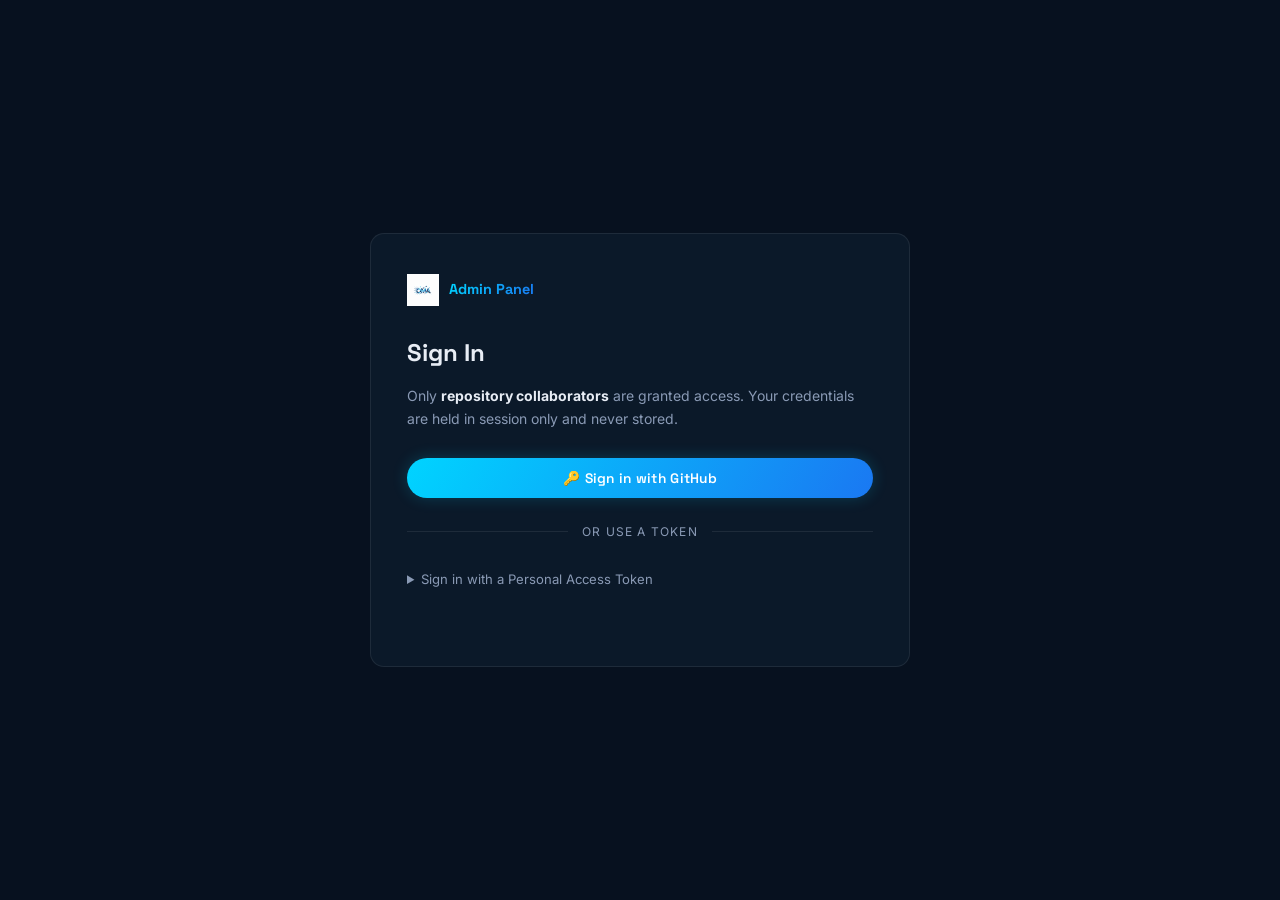
==== admin.html @ e8a3e881 "Add admin panel with GitHub Device Flow auth and dynamic config.json" ====
<!DOCTYPE html>
<html lang="en">
<head>
  <meta charset="UTF-8" />
  <meta name="viewport" content="width=device-width, initial-scale=1.0" />
  <title>Admin — OMA Labs</title>
  <meta name="robots" content="noindex, nofollow" />
  <link rel="preconnect" href="https://fonts.googleapis.com" />
  <link rel="preconnect" href="https://fonts.gstatic.com" crossorigin />
  <link href="https://fonts.googleapis.com/css2?family=Inter:wght@300;400;500;600;700&family=Space+Grotesk:wght@400;500;600;700&display=swap" rel="stylesheet" />
  <link rel="stylesheet" href="admin.css" />
</head>
<body>

  <div class="admin__container" id="app">

    <!-- LOGIN SCREEN -->
    <div id="loginScreen" class="admin__card">
      <div class="admin__logo">
        <img src="assets/logo.png" alt="OMA Labs" class="admin__logo-img" />
        <span>Admin Panel</span>
      </div>
      <h1>Sign In</h1>
      <p class="admin__desc">
        Only <strong>repository collaborators</strong> are granted access.
        Your credentials are held in session only and never stored.
      </p>

      <!-- Device flow (primary) -->
      <button id="deviceFlowBtn" class="admin__btn admin__btn--primary">🔑 Sign in with GitHub</button>

      <div id="deviceFlowUI" class="admin__device-flow" hidden>
        <div class="admin__device-code-box">
          <span class="admin__device-label">Your code:</span>
          <code id="deviceCode" class="admin__device-code"></code>
        </div>
        <ol class="admin__device-steps">
          <li>Open <a href="https://github.com/login/device" target="_blank" rel="noopener noreferrer" class="admin__link">github.com/login/device</a></li>
          <li>Enter the code above</li>
          <li>Authorize <strong>OMA Labs Admin</strong></li>
        </ol>
        <div id="deviceFlowError" class="admin__error"></div>
        <div id="deviceFlowSpinner" class="admin__spinner" hidden></div>
      </div>

      <!-- Divider -->
      <div class="admin__divider"><span>or use a token</span></div>

      <!-- PAT fallback -->
      <details class="admin__pat-details">
        <summary>Sign in with a Personal Access Token</summary>
        <div class="admin__pat-body">
          <div class="admin__token-info">
            <p>Generate a classic token with <code>repo</code> scope:</p>
            <a href="https://github.com/settings/tokens/new?scopes=repo&description=OMA+Labs+Admin+Panel" target="_blank" rel="noopener noreferrer" class="admin__link">
              github.com/settings/tokens/new
            </a>
          </div>

          <div class="admin__field">
            <label for="tokenInput">Personal Access Token</label>
            <div class="admin__input-row">
              <input type="password" id="tokenInput" placeholder="ghp_xxxxxxxxxxxxxxxxxxxx" autocomplete="off" />
              <button id="toggleToken" class="admin__toggle-vis" type="button" aria-label="Toggle token visibility">👁</button>
            </div>
          </div>

          <button id="patLoginBtn" class="admin__btn admin__btn--primary">Sign In with Token</button>
          <div id="patLoginError" class="admin__error"></div>
          <div id="patLoginSpinner" class="admin__spinner" hidden></div>
        </div>
      </details>

      <div id="loginError" class="admin__error"></div>
    </div>

    <!-- EDITOR SCREEN (hidden until authenticated) -->
    <div id="editorScreen" class="admin__card" hidden>
      <div class="admin__header">
        <div class="admin__logo">
          <img src="assets/logo.png" alt="OMA Labs" class="admin__logo-img" />
          <span>Admin Panel</span>
        </div>
        <div class="admin__user-info">
          <span id="userName"></span>
          <button id="logoutBtn" class="admin__btn admin__btn--ghost">Logout</button>
        </div>
      </div>

      <h1>Edit Contact Section</h1>
      <p class="admin__desc">Changes are committed directly to the repository and go live on GitHub Pages within ~60 seconds.</p>

      <form id="editorForm">
        <div class="admin__field">
          <label for="emailInput">Contact Email</label>
          <input type="email" id="emailInput" required />
        </div>

        <div class="admin__field">
          <label for="heading1Input">Contact Heading (line 1)</label>
          <input type="text" id="heading1Input" required />
        </div>

        <div class="admin__field">
          <label for="heading2Input">Contact Heading (line 2 — gradient)</label>
          <input type="text" id="heading2Input" required />
        </div>

        <div class="admin__field">
          <label for="bodyInput">Contact Body Text</label>
          <textarea id="bodyInput" rows="3" required></textarea>
        </div>

        <div class="admin__field">
          <label for="primaryCtaInput">Primary CTA Button Text</label>
          <input type="text" id="primaryCtaInput" required />
        </div>

        <div class="admin__field">
          <label for="secondaryCtaInput">Secondary CTA Button Text</label>
          <input type="text" id="secondaryCtaInput" required />
        </div>

        <div class="admin__field">
          <label for="secondaryUrlInput">Secondary CTA URL</label>
          <input type="url" id="secondaryUrlInput" required />
        </div>

        <div class="admin__actions">
          <button type="submit" id="saveBtn" class="admin__btn admin__btn--primary">Save &amp; Publish</button>
          <button type="button" id="resetBtn" class="admin__btn admin__btn--ghost">Reset to Saved</button>
        </div>

        <div id="saveError" class="admin__error"></div>
        <div id="saveSuccess" class="admin__success"></div>
        <div id="saveSpinner" class="admin__spinner" hidden></div>
      </form>
    </div>

  </div>

  <script src="admin.js"></script>
</body>
</html>
---- admin.css ----
/* ============================================================
   OMA Labs — Admin Panel Styles
   ============================================================ */

*, *::before, *::after { box-sizing: border-box; margin: 0; padding: 0; }

:root {
  --clr-bg:        #07111f;
  --clr-bg2:       #0b1929;
  --clr-surface:   rgba(255,255,255,0.04);
  --clr-border:    rgba(255,255,255,0.08);
  --clr-text:      #e8edf5;
  --clr-muted:     #8a9ab5;
  --clr-cyan:      #00d4ff;
  --clr-blue:      #1a78f2;
  --clr-red:       #ff6b6b;
  --clr-green:     #51cf66;

  --font-head:  'Space Grotesk', sans-serif;
  --font-body:  'Inter', sans-serif;
  --radius-sm: 8px;
  --radius-md: 14px;
  --transition: 0.2s ease;
}

html { font-size: 16px; }

body {
  background: var(--clr-bg);
  color: var(--clr-text);
  font-family: var(--font-body);
  line-height: 1.6;
  min-height: 100vh;
  display: flex;
  align-items: center;
  justify-content: center;
  padding: 24px;
}

/* ---------- Container ---------- */
.admin__container {
  width: 100%;
  max-width: 540px;
}

/* ---------- Card ---------- */
.admin__card {
  background: var(--clr-bg2);
  border: 1px solid var(--clr-border);
  border-radius: var(--radius-md);
  padding: 40px 36px;
}

/* ---------- Logo ---------- */
.admin__logo {
  display: flex;
  align-items: center;
  gap: 10px;
  margin-bottom: 28px;
}

.admin__logo-img {
  height: 32px;
  width: auto;
}

.admin__logo span {
  font-family: var(--font-head);
  font-weight: 700;
  font-size: 0.9rem;
  background: linear-gradient(120deg, var(--clr-cyan), var(--clr-blue));
  -webkit-background-clip: text;
  -webkit-text-fill-color: transparent;
  background-clip: text;
}

/* ---------- Typography ---------- */
h1 {
  font-family: var(--font-head);
  font-size: 1.5rem;
  font-weight: 700;
  margin-bottom: 12px;
}

.admin__desc {
  color: var(--clr-muted);
  font-size: 0.875rem;
  margin-bottom: 28px;
  line-height: 1.65;
}

.admin__desc strong { color: var(--clr-text); }
.admin__desc code {
  background: rgba(0,212,255,0.1);
  color: var(--clr-cyan);
  padding: 1px 6px;
  border-radius: 4px;
  font-size: 0.82rem;
}

/* ---------- Token info ---------- */
.admin__token-info {
  background: var(--clr-surface);
  border: 1px solid var(--clr-border);
  border-radius: var(--radius-sm);
  padding: 16px;
  margin-bottom: 24px;
  font-size: 0.84rem;
  color: var(--clr-muted);
}

.admin__token-info p { margin-bottom: 6px; }

.admin__link {
  color: var(--clr-cyan);
  font-weight: 600;
  text-decoration: underline;
  text-underline-offset: 3px;
}
.admin__link:hover { color: var(--clr-blue); }

/* ---------- Fields ---------- */
.admin__field {
  margin-bottom: 20px;
}

.admin__field label {
  display: block;
  font-size: 0.8rem;
  font-weight: 600;
  color: var(--clr-muted);
  margin-bottom: 6px;
  letter-spacing: 0.02em;
}

.admin__field input,
.admin__field textarea {
  width: 100%;
  background: var(--clr-surface);
  border: 1px solid var(--clr-border);
  border-radius: var(--radius-sm);
  padding: 11px 14px;
  color: var(--clr-text);
  font-family: var(--font-body);
  font-size: 0.9rem;
  transition: border-color var(--transition);
  outline: none;
}

.admin__field input:focus,
.admin__field textarea:focus {
  border-color: var(--clr-cyan);
}

.admin__field textarea {
  resize: vertical;
  min-height: 80px;
}

/* ---------- Input row (token + toggle) ---------- */
.admin__input-row {
  display: flex;
  gap: 0;
}

.admin__input-row input {
  border-radius: var(--radius-sm) 0 0 var(--radius-sm);
  flex: 1;
}

.admin__toggle-vis {
  background: var(--clr-surface);
  border: 1px solid var(--clr-border);
  border-left: none;
  border-radius: 0 var(--radius-sm) var(--radius-sm) 0;
  padding: 0 14px;
  color: var(--clr-muted);
  cursor: pointer;
  font-size: 1.1rem;
  transition: color var(--transition);
}
.admin__toggle-vis:hover { color: var(--clr-text); }

/* ---------- Buttons ---------- */
.admin__btn {
  display: inline-flex;
  align-items: center;
  justify-content: center;
  gap: 8px;
  padding: 11px 24px;
  border-radius: 50px;
  font-family: var(--font-head);
  font-size: 0.86rem;
  font-weight: 600;
  letter-spacing: 0.02em;
  cursor: pointer;
  transition: all var(--transition);
  border: none;
}

.admin__btn--primary {
  background: linear-gradient(120deg, var(--clr-cyan), var(--clr-blue));
  color: #fff;
  box-shadow: 0 0 16px rgba(0,212,255,0.2);
  width: 100%;
}
.admin__btn--primary:hover {
  box-shadow: 0 0 28px rgba(0,212,255,0.4);
  transform: translateY(-1px);
}
.admin__btn--primary:disabled {
  opacity: 0.5;
  cursor: not-allowed;
  transform: none;
  box-shadow: none;
}

.admin__btn--ghost {
  background: transparent;
  color: var(--clr-muted);
  border: 1px solid var(--clr-border);
}
.admin__btn--ghost:hover {
  border-color: var(--clr-cyan);
  color: var(--clr-cyan);
}

/* ---------- Actions row ---------- */
.admin__actions {
  display: flex;
  gap: 12px;
  margin-top: 28px;
}

.admin__actions .admin__btn--primary {
  flex: 1;
  width: auto;
}

/* ---------- Header with user info ---------- */
.admin__header {
  display: flex;
  align-items: center;
  justify-content: space-between;
  flex-wrap: wrap;
  gap: 16px;
  margin-bottom: 20px;
}

.admin__header .admin__logo { margin-bottom: 0; }

.admin__user-info {
  display: flex;
  align-items: center;
  gap: 12px;
  font-size: 0.85rem;
  color: var(--clr-muted);
}

/* ---------- Messages ---------- */
.admin__error {
  color: var(--clr-red);
  font-size: 0.84rem;
  margin-top: 12px;
  min-height: 20px;
}

.admin__success {
  color: var(--clr-green);
  font-size: 0.84rem;
  margin-top: 12px;
  min-height: 20px;
}

/* ---------- Spinner ---------- */
.admin__spinner {
  width: 22px;
  height: 22px;
  border: 2px solid var(--clr-border);
  border-top-color: var(--clr-cyan);
  border-radius: 50%;
  animation: spin 0.7s linear infinite;
  margin: 14px auto 0;
}

@keyframes spin {
  to { transform: rotate(360deg); }
}

/* ---------- Responsive ---------- */
@media (max-width: 480px) {
  .admin__card { padding: 28px 20px; }
  .admin__actions { flex-direction: column; }
}

/* ---------- Device Flow ---------- */
.admin__device-flow {
  margin-top: 20px;
  padding: 20px;
  background: var(--clr-surface);
  border: 1px solid var(--clr-border);
  border-radius: var(--radius-sm);
}

.admin__device-code-box {
  display: flex;
  align-items: center;
  gap: 12px;
  margin-bottom: 16px;
  flex-wrap: wrap;
}

.admin__device-label {
  font-size: 0.8rem;
  font-weight: 600;
  color: var(--clr-muted);
  letter-spacing: 0.02em;
}

.admin__device-code {
  font-family: 'SF Mono', 'Fira Code', 'Consolas', monospace;
  font-size: 1.4rem;
  font-weight: 700;
  letter-spacing: 0.15em;
  color: var(--clr-cyan);
  background: rgba(0,212,255,0.08);
  padding: 6px 16px;
  border-radius: var(--radius-sm);
}

.admin__device-steps {
  font-size: 0.84rem;
  color: var(--clr-muted);
  padding-left: 20px;
  margin-bottom: 0;
  line-height: 1.8;
}

.admin__device-steps li { margin-bottom: 2px; }

/* ---------- Divider ---------- */
.admin__divider {
  display: flex;
  align-items: center;
  gap: 14px;
  margin: 24px 0;
  color: var(--clr-muted);
  font-size: 0.75rem;
  text-transform: uppercase;
  letter-spacing: 0.1em;
}

.admin__divider::before,
.admin__divider::after {
  content: '';
  flex: 1;
  height: 1px;
  background: var(--clr-border);
}

/* ---------- PAT details (collapsible) ---------- */
.admin__pat-details {
  margin-top: 0;
}

.admin__pat-details summary {
  font-size: 0.82rem;
  color: var(--clr-muted);
  cursor: pointer;
  padding: 4px 0;
  transition: color var(--transition);
}
.admin__pat-details summary:hover { color: var(--clr-cyan); }

.admin__pat-body {
  margin-top: 16px;
}
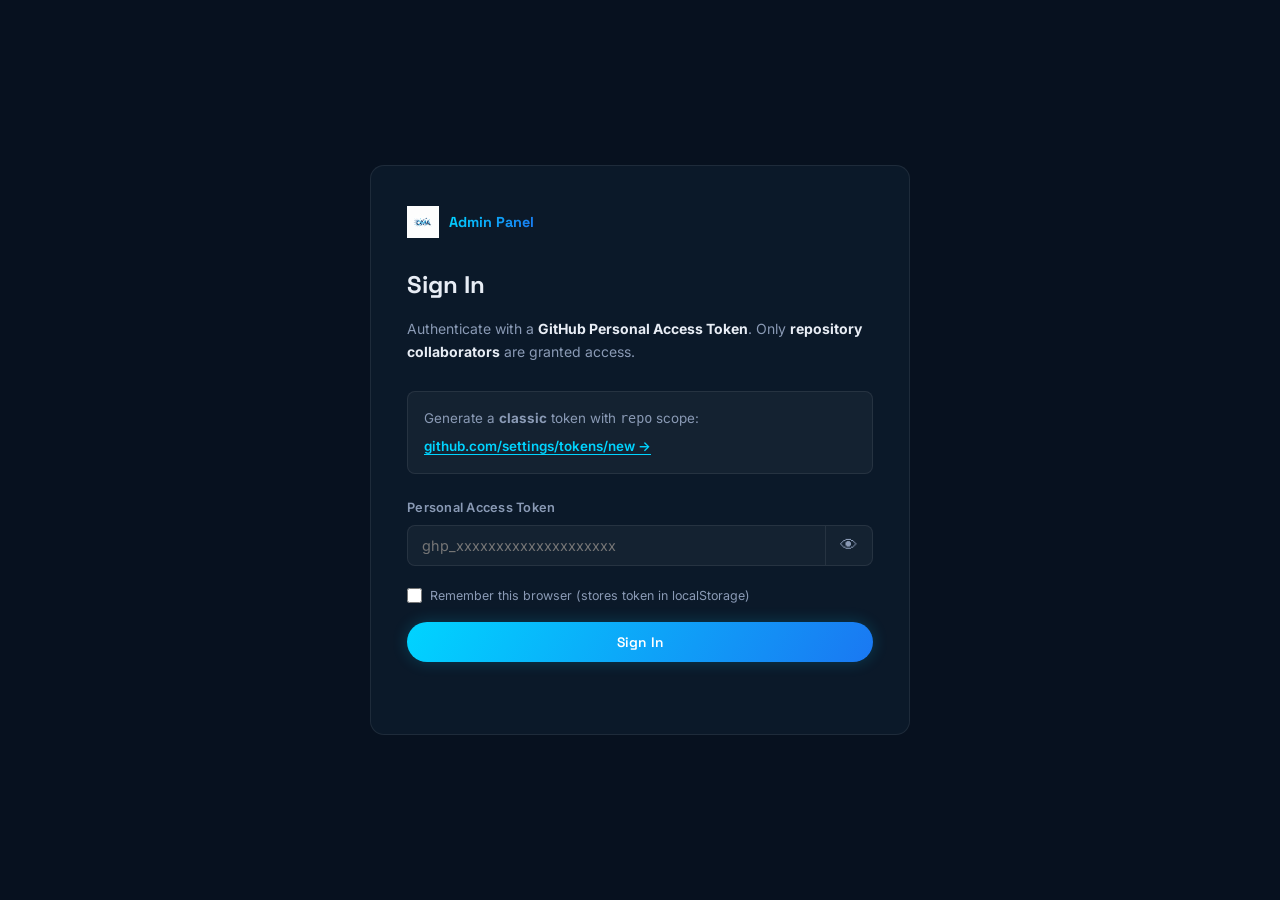
==== commit 35d877c4: "Fix: switch to PAT-only login (device flow blocked by CORS)" ====
--- a/admin.html
+++ b/admin.html
@@ -22,56 +22,33 @@
       </div>
       <h1>Sign In</h1>
       <p class="admin__desc">
+        Authenticate with a <strong>GitHub Personal Access Token</strong>.
         Only <strong>repository collaborators</strong> are granted access.
-        Your credentials are held in session only and never stored.
       </p>
 
-      <!-- Device flow (primary) -->
-      <button id="deviceFlowBtn" class="admin__btn admin__btn--primary">🔑 Sign in with GitHub</button>
-
-      <div id="deviceFlowUI" class="admin__device-flow" hidden>
-        <div class="admin__device-code-box">
-          <span class="admin__device-label">Your code:</span>
-          <code id="deviceCode" class="admin__device-code"></code>
-        </div>
-        <ol class="admin__device-steps">
-          <li>Open <a href="https://github.com/login/device" target="_blank" rel="noopener noreferrer" class="admin__link">github.com/login/device</a></li>
-          <li>Enter the code above</li>
-          <li>Authorize <strong>OMA Labs Admin</strong></li>
-        </ol>
-        <div id="deviceFlowError" class="admin__error"></div>
-        <div id="deviceFlowSpinner" class="admin__spinner" hidden></div>
+      <div class="admin__token-info">
+        <p>Generate a <strong>classic</strong> token with <code>repo</code> scope:</p>
+        <a href="https://github.com/settings/tokens/new?scopes=repo&description=OMA+Labs+Admin+Panel" target="_blank" rel="noopener noreferrer" class="admin__link">
+          github.com/settings/tokens/new →
+        </a>
       </div>
 
-      <!-- Divider -->
-      <div class="admin__divider"><span>or use a token</span></div>
+      <div class="admin__field">
+        <label for="tokenInput">Personal Access Token</label>
+        <div class="admin__input-row">
+          <input type="password" id="tokenInput" placeholder="ghp_xxxxxxxxxxxxxxxxxxxx" autocomplete="off" />
+          <button id="toggleToken" class="admin__toggle-vis" type="button" aria-label="Toggle token visibility">👁</button>
+        </div>
+      </div>
 
-      <!-- PAT fallback -->
-      <details class="admin__pat-details">
-        <summary>Sign in with a Personal Access Token</summary>
-        <div class="admin__pat-body">
-          <div class="admin__token-info">
-            <p>Generate a classic token with <code>repo</code> scope:</p>
-            <a href="https://github.com/settings/tokens/new?scopes=repo&description=OMA+Labs+Admin+Panel" target="_blank" rel="noopener noreferrer" class="admin__link">
-              github.com/settings/tokens/new
-            </a>
-          </div>
+      <label class="admin__checkbox-label">
+        <input type="checkbox" id="rememberCheck" />
+        <span>Remember this browser (stores token in localStorage)</span>
+      </label>
 
-          <div class="admin__field">
-            <label for="tokenInput">Personal Access Token</label>
-            <div class="admin__input-row">
-              <input type="password" id="tokenInput" placeholder="ghp_xxxxxxxxxxxxxxxxxxxx" autocomplete="off" />
-              <button id="toggleToken" class="admin__toggle-vis" type="button" aria-label="Toggle token visibility">👁</button>
-            </div>
-          </div>
-
-          <button id="patLoginBtn" class="admin__btn admin__btn--primary">Sign In with Token</button>
-          <div id="patLoginError" class="admin__error"></div>
-          <div id="patLoginSpinner" class="admin__spinner" hidden></div>
-        </div>
-      </details>
-
+      <button id="loginBtn" class="admin__btn admin__btn--primary">Sign In</button>
       <div id="loginError" class="admin__error"></div>
+      <div id="loginSpinner" class="admin__spinner" hidden></div>
     </div>
 
     <!-- EDITOR SCREEN (hidden until authenticated) -->
--- a/admin.css
+++ b/admin.css
@@ -287,91 +287,27 @@
   to { transform: rotate(360deg); }
 }
 
+/* ---------- Checkbox ---------- */
+.admin__checkbox-label {
+  display: flex;
+  align-items: center;
+  gap: 8px;
+  font-size: 0.78rem;
+  color: var(--clr-muted);
+  cursor: pointer;
+  margin-bottom: 16px;
+  user-select: none;
+}
+
+.admin__checkbox-label input[type="checkbox"] {
+  width: 15px;
+  height: 15px;
+  accent-color: var(--clr-cyan);
+  cursor: pointer;
+}
+
 /* ---------- Responsive ---------- */
 @media (max-width: 480px) {
   .admin__card { padding: 28px 20px; }
   .admin__actions { flex-direction: column; }
 }
-
-/* ---------- Device Flow ---------- */
-.admin__device-flow {
-  margin-top: 20px;
-  padding: 20px;
-  background: var(--clr-surface);
-  border: 1px solid var(--clr-border);
-  border-radius: var(--radius-sm);
-}
-
-.admin__device-code-box {
-  display: flex;
-  align-items: center;
-  gap: 12px;
-  margin-bottom: 16px;
-  flex-wrap: wrap;
-}
-
-.admin__device-label {
-  font-size: 0.8rem;
-  font-weight: 600;
-  color: var(--clr-muted);
-  letter-spacing: 0.02em;
-}
-
-.admin__device-code {
-  font-family: 'SF Mono', 'Fira Code', 'Consolas', monospace;
-  font-size: 1.4rem;
-  font-weight: 700;
-  letter-spacing: 0.15em;
-  color: var(--clr-cyan);
-  background: rgba(0,212,255,0.08);
-  padding: 6px 16px;
-  border-radius: var(--radius-sm);
-}
-
-.admin__device-steps {
-  font-size: 0.84rem;
-  color: var(--clr-muted);
-  padding-left: 20px;
-  margin-bottom: 0;
-  line-height: 1.8;
-}
-
-.admin__device-steps li { margin-bottom: 2px; }
-
-/* ---------- Divider ---------- */
-.admin__divider {
-  display: flex;
-  align-items: center;
-  gap: 14px;
-  margin: 24px 0;
-  color: var(--clr-muted);
-  font-size: 0.75rem;
-  text-transform: uppercase;
-  letter-spacing: 0.1em;
-}
-
-.admin__divider::before,
-.admin__divider::after {
-  content: '';
-  flex: 1;
-  height: 1px;
-  background: var(--clr-border);
-}
-
-/* ---------- PAT details (collapsible) ---------- */
-.admin__pat-details {
-  margin-top: 0;
-}
-
-.admin__pat-details summary {
-  font-size: 0.82rem;
-  color: var(--clr-muted);
-  cursor: pointer;
-  padding: 4px 0;
-  transition: color var(--transition);
-}
-.admin__pat-details summary:hover { color: var(--clr-cyan); }
-
-.admin__pat-body {
-  margin-top: 16px;
-}
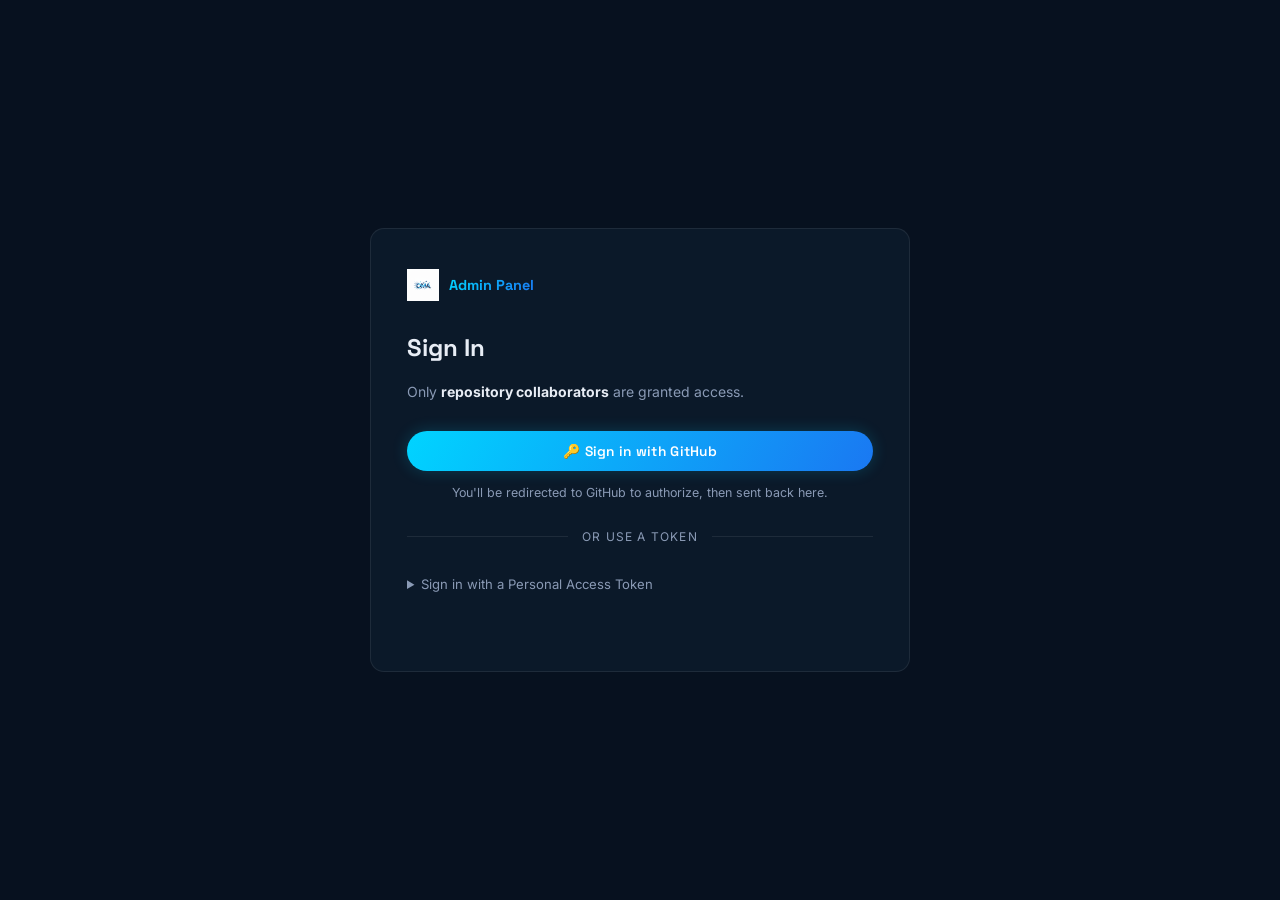
==== commit e2067c54: "Add OAuth redirect flow with Cloudflare Worker proxy" ====
--- a/admin.html
+++ b/admin.html
@@ -22,31 +22,41 @@
       </div>
       <h1>Sign In</h1>
       <p class="admin__desc">
-        Authenticate with a <strong>GitHub Personal Access Token</strong>.
         Only <strong>repository collaborators</strong> are granted access.
       </p>
 
-      <div class="admin__token-info">
-        <p>Generate a <strong>classic</strong> token with <code>repo</code> scope:</p>
-        <a href="https://github.com/settings/tokens/new?scopes=repo&description=OMA+Labs+Admin+Panel" target="_blank" rel="noopener noreferrer" class="admin__link">
-          github.com/settings/tokens/new →
-        </a>
-      </div>
+      <!-- OAuth (primary) -->
+      <button id="loginBtn" class="admin__btn admin__btn--primary">🔑 Sign in with GitHub</button>
+      <p class="admin__oauth-hint">You'll be redirected to GitHub to authorize, then sent back here.</p>
 
-      <div class="admin__field">
-        <label for="tokenInput">Personal Access Token</label>
-        <div class="admin__input-row">
-          <input type="password" id="tokenInput" placeholder="ghp_xxxxxxxxxxxxxxxxxxxx" autocomplete="off" />
-          <button id="toggleToken" class="admin__toggle-vis" type="button" aria-label="Toggle token visibility">👁</button>
+      <div class="admin__divider"><span>or use a token</span></div>
+
+      <!-- PAT fallback -->
+      <details class="admin__pat-details">
+        <summary>Sign in with a Personal Access Token</summary>
+        <div class="admin__pat-body">
+          <div class="admin__token-info">
+            <p>Generate a <strong>classic</strong> token with <code>repo</code> scope:</p>
+            <a href="https://github.com/settings/tokens/new?scopes=repo&description=OMA+Labs+Admin+Panel" target="_blank" rel="noopener noreferrer" class="admin__link">
+              github.com/settings/tokens/new →
+            </a>
+          </div>
+
+          <div class="admin__field">
+            <label for="tokenInput">Personal Access Token</label>
+            <div class="admin__input-row">
+              <input type="password" id="tokenInput" placeholder="ghp_xxxxxxxxxxxxxxxxxxxx" autocomplete="off" />
+              <button id="toggleToken" class="admin__toggle-vis" type="button" aria-label="Toggle token visibility">👁</button>
+            </div>
+          </div>
+
+          <label class="admin__checkbox-label">
+            <input type="checkbox" id="rememberCheck" />
+            <span>Remember this browser (7 days)</span>
+          </label>
         </div>
-      </div>
+      </details>
 
-      <label class="admin__checkbox-label">
-        <input type="checkbox" id="rememberCheck" />
-        <span>Remember this browser (stores token in localStorage)</span>
-      </label>
-
-      <button id="loginBtn" class="admin__btn admin__btn--primary">Sign In</button>
       <div id="loginError" class="admin__error"></div>
       <div id="loginSpinner" class="admin__spinner" hidden></div>
     </div>
--- a/admin.css
+++ b/admin.css
@@ -306,6 +306,49 @@
   cursor: pointer;
 }
 
+/* ---------- OAuth hint ---------- */
+.admin__oauth-hint {
+  text-align: center;
+  font-size: 0.78rem;
+  color: var(--clr-muted);
+  margin-top: 12px;
+  margin-bottom: 4px;
+}
+
+/* ---------- Divider ---------- */
+.admin__divider {
+  display: flex;
+  align-items: center;
+  gap: 14px;
+  margin: 24px 0;
+  color: var(--clr-muted);
+  font-size: 0.75rem;
+  text-transform: uppercase;
+  letter-spacing: 0.1em;
+}
+
+.admin__divider::before,
+.admin__divider::after {
+  content: '';
+  flex: 1;
+  height: 1px;
+  background: var(--clr-border);
+}
+
+/* ---------- PAT details (collapsible) ---------- */
+.admin__pat-details summary {
+  font-size: 0.82rem;
+  color: var(--clr-muted);
+  cursor: pointer;
+  padding: 4px 0;
+  transition: color var(--transition);
+}
+.admin__pat-details summary:hover { color: var(--clr-cyan); }
+
+.admin__pat-body {
+  margin-top: 16px;
+}
+
 /* ---------- Responsive ---------- */
 @media (max-width: 480px) {
   .admin__card { padding: 28px 20px; }
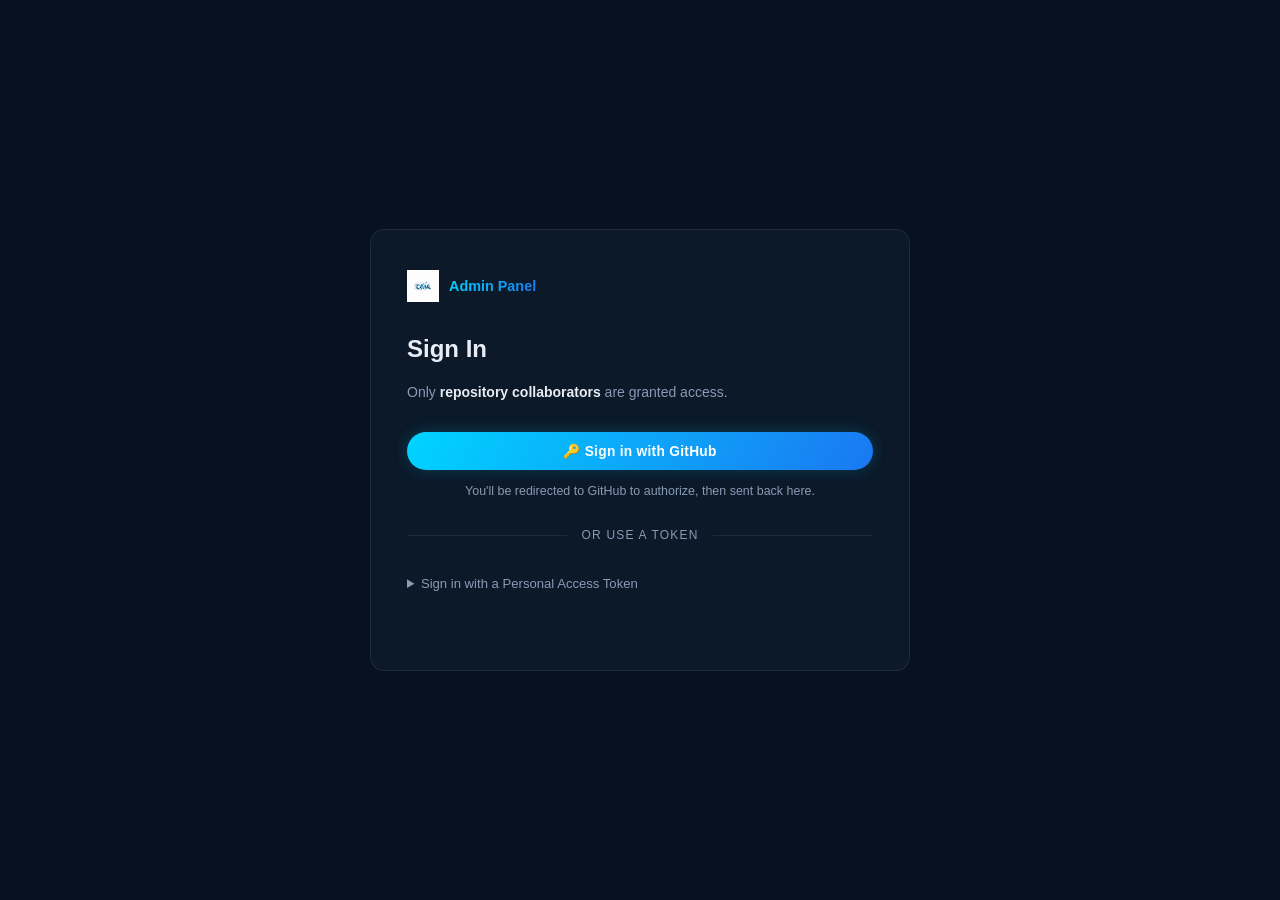
==== commit da140859: "last fixes" ====
--- a/admin.html
+++ b/admin.html
@@ -5,6 +5,8 @@
   <meta name="viewport" content="width=device-width, initial-scale=1.0" />
   <title>Admin — OMA Labs</title>
   <meta name="robots" content="noindex, nofollow" />
+  <meta name="referrer" content="no-referrer" />
+  <meta http-equiv="Content-Security-Policy" content="default-src 'self'; script-src 'self'; style-src 'self' https://fonts.googleapis.com; font-src https://fonts.gstatic.com; connect-src https://api.github.com https://omalabs-auth.omalabs.workers.dev; img-src 'self' data:; form-action 'self'; frame-ancestors 'none';" />
   <link rel="preconnect" href="https://fonts.googleapis.com" />
   <link rel="preconnect" href="https://fonts.gstatic.com" crossorigin />
   <link href="https://fonts.googleapis.com/css2?family=Inter:wght@300;400;500;600;700&family=Space+Grotesk:wght@400;500;600;700&display=swap" rel="stylesheet" />
